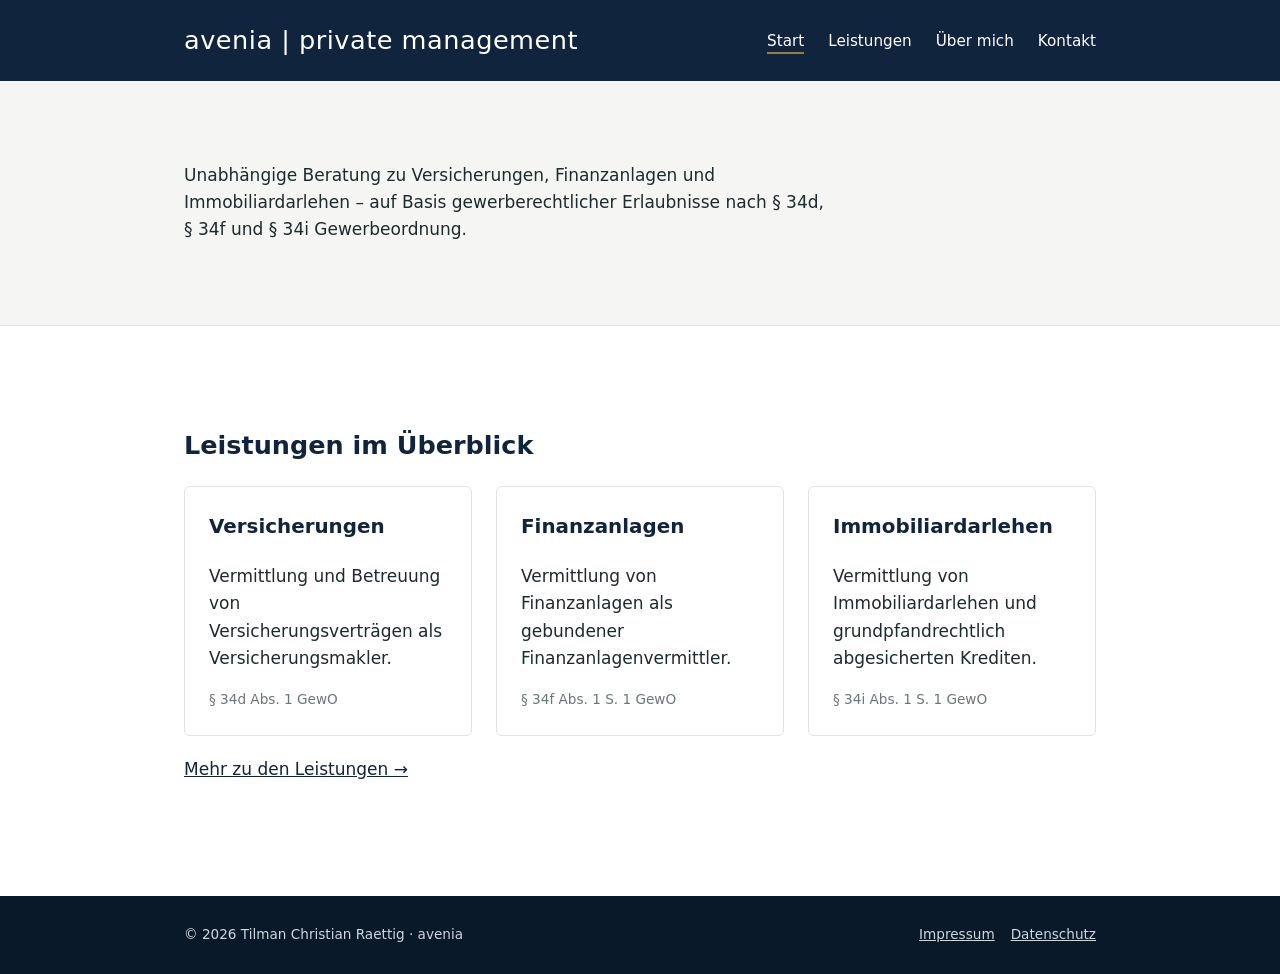
==== index.html @ 038289d8 "header" ====
<!DOCTYPE html>
<html lang="de">
<head>
<meta charset="UTF-8">
<meta name="viewport" content="width=device-width, initial-scale=1.0">
<title>avenia | private management</title>
<meta name="description" content="Tilman Christian Raettig – Versicherungsmakler (§34d GewO), Finanzanlagenvermittler (§34f GewO) und Immobiliardarlehensvermittler (§34i GewO) in Düsseldorf.">
<link rel="stylesheet" href="css/style.css">
</head>
<body>

<header class="site-header">
  <div class="wrap">
    <a class="brand" href="index.html">
      <span class="brand-name">avenia | private management</span>
    </a>
    <nav class="main-nav" aria-label="Hauptnavigation">
      <ul>
        <li><a href="index.html" aria-current="page">Start</a></li>
        <li><a href="leistungen.html">Leistungen</a></li>
        <li><a href="ueber-mich.html">Über mich</a></li>
        <li><a href="kontakt.html">Kontakt</a></li>
      </ul>
    </nav>
  </div>
</header>

<section class="hero">
  <div class="wrap">
    <p class="lead">
      Unabhängige Beratung zu Versicherungen, Finanzanlagen und Immobiliardarlehen –
      auf Basis gewerberechtlicher Erlaubnisse nach § 34d, § 34f und § 34i Gewerbeordnung.
    </p>
  </div>
</section>

<main>
  <div class="wrap">
    <h2>Leistungen im Überblick</h2>
    <div class="services-grid">
      <div class="service-card">
        <h3>Versicherungen</h3>
        <p>Vermittlung und Betreuung von Versicherungsverträgen als Versicherungsmakler.</p>
        <span class="legal-ref">§ 34d Abs. 1 GewO</span>
      </div>
      <div class="service-card">
        <h3>Finanzanlagen</h3>
        <p>Vermittlung von Finanzanlagen als gebundener Finanzanlagenvermittler.</p>
        <span class="legal-ref">§ 34f Abs. 1 S. 1 GewO</span>
      </div>
      <div class="service-card">
        <h3>Immobiliardarlehen</h3>
        <p>Vermittlung von Immobiliardarlehen und grundpfandrechtlich abgesicherten Krediten.</p>
        <span class="legal-ref">§ 34i Abs. 1 S. 1 GewO</span>
      </div>
    </div>
    <p><a href="leistungen.html">Mehr zu den Leistungen &rarr;</a></p>
  </div>
</main>

<footer class="site-footer">
  <div class="wrap">
    <span>&copy; 2026 Tilman Christian Raettig · avenia</span>
    <ul>
      <li><a href="impressum.html">Impressum</a></li>
      <li><a href="datenschutz.html">Datenschutz</a></li>
    </ul>
  </div>
</footer>

</body>
</html>
---- css/style.css ----
/* avenia | finanzmanagement + unternehmensberatung
   Schlichtes, cookiefreies CSS - keine externen Schriften/Fonts, keine Tracker. */

:root {
  --color-bg: #ffffff;
  --color-bg-alt: #f5f6f4;
  --color-text: #1c2b2d;
  --color-navy: #10243e;
  --color-navy-dark: #0a1929;
  --color-accent: #9c7a3c;
  --color-border: #e2e4e1;
  --max-width: 960px;
  --font-sans: system-ui, -apple-system, "Segoe UI", Roboto, Helvetica, Arial, sans-serif;
  --font-body: var(--font-sans);
  --font-heading: var(--font-sans);
}

* {
  box-sizing: border-box;
}

html {
  scroll-behavior: smooth;
}

body {
  margin: 0;
  font-family: var(--font-body);
  color: var(--color-text);
  background: var(--color-bg);
  line-height: 1.6;
  font-size: 17px;
}

a {
  color: var(--color-navy);
}

a:hover {
  color: var(--color-accent);
}

.wrap {
  max-width: var(--max-width);
  margin: 0 auto;
  padding: 0 24px;
}

/* Header */
header.site-header {
  background: var(--color-navy);
  color: #fff;
  padding: 20px 0;
}

header.site-header .wrap {
  display: flex;
  align-items: center;
  justify-content: space-between;
  flex-wrap: wrap;
  gap: 12px;
}

.brand {
  display: flex;
  flex-direction: column;
  text-decoration: none;
  color: #fff;
}

.brand .brand-name {
  font-family: var(--font-heading);
  font-size: 1.6rem;
  letter-spacing: 0.5px;
}

.brand .brand-tagline {
  font-size: 0.8rem;
  color: #cfd6de;
  letter-spacing: 0.3px;
}

nav.main-nav ul {
  list-style: none;
  display: flex;
  gap: 24px;
  margin: 0;
  padding: 0;
  flex-wrap: wrap;
}

nav.main-nav a {
  color: #fff;
  text-decoration: none;
  font-size: 0.95rem;
  border-bottom: 2px solid transparent;
  padding-bottom: 2px;
}

nav.main-nav a:hover,
nav.main-nav a[aria-current="page"] {
  border-bottom-color: var(--color-accent);
  color: #fff;
}

/* Hero */
.hero {
  background: var(--color-bg-alt);
  padding: 64px 0;
  border-bottom: 1px solid var(--color-border);
}

.hero h1 {
  font-family: var(--font-heading);
  font-size: 2.2rem;
  margin: 0 0 8px;
  color: var(--color-navy);
}

.hero .subtitle {
  font-size: 1.15rem;
  color: #4a5b5d;
  margin: 0 0 24px;
}

.hero p.lead {
  max-width: 640px;
}

/* Page header (non-home pages) */
.page-header {
  background: var(--color-bg-alt);
  padding: 40px 0;
  border-bottom: 1px solid var(--color-border);
}

.page-header h1 {
  font-family: var(--font-heading);
  color: var(--color-navy);
  margin: 0;
}

/* Main content */
main {
  padding: 48px 0;
}

main .wrap > * + * {
  margin-top: 1.2em;
}

h2 {
  font-family: var(--font-heading);
  color: var(--color-navy);
  margin-top: 2em;
}

/* Rubrik header banners (leistungen.html) */
.rubrik-header {
  border-radius: 6px;
  overflow: hidden;
  line-height: 0;
}

.rubrik-header img {
  display: block;
  width: 100%;
  height: auto;
}

.rubrik-header + h2 {
  margin-top: 0.6em;
}

/* Service cards */
.services-grid {
  display: grid;
  grid-template-columns: repeat(auto-fit, minmax(240px, 1fr));
  gap: 24px;
  margin-top: 24px;
}

.service-card {
  border: 1px solid var(--color-border);
  border-radius: 6px;
  padding: 24px;
  background: #fff;
}

.service-card h3 {
  font-family: var(--font-heading);
  color: var(--color-navy);
  margin-top: 0;
}

.service-card .legal-ref {
  font-size: 0.85rem;
  color: #6a7678;
  display: block;
  margin-top: 8px;
}

/* Buttons */
.btn {
  display: inline-block;
  background: var(--color-navy);
  color: #fff;
  text-decoration: none;
  padding: 12px 24px;
  border-radius: 4px;
  font-size: 0.95rem;
}

.btn:hover {
  background: var(--color-accent);
  color: #fff;
}

/* Contact box */
.contact-box {
  border: 1px solid var(--color-border);
  border-radius: 6px;
  padding: 24px;
  background: var(--color-bg-alt);
  max-width: 480px;
}

.contact-box dt {
  font-weight: 600;
  margin-top: 12px;
}

.contact-box dd {
  margin: 0;
}

/* Legal pages */
.legal-content h2 {
  margin-top: 1.8em;
  font-size: 1.25rem;
}

.legal-content address {
  font-style: normal;
}

/* Footer */
footer.site-footer {
  background: var(--color-navy-dark);
  color: #cfd6de;
  padding: 28px 0;
  margin-top: 48px;
  font-size: 0.85rem;
}

footer.site-footer .wrap {
  display: flex;
  justify-content: space-between;
  flex-wrap: wrap;
  gap: 12px;
}

footer.site-footer a {
  color: #cfd6de;
}

footer.site-footer a:hover {
  color: #fff;
}

footer.site-footer ul {
  list-style: none;
  display: flex;
  gap: 16px;
  margin: 0;
  padding: 0;
}

@media (max-width: 600px) {
  .hero h1 {
    font-size: 1.7rem;
  }
}
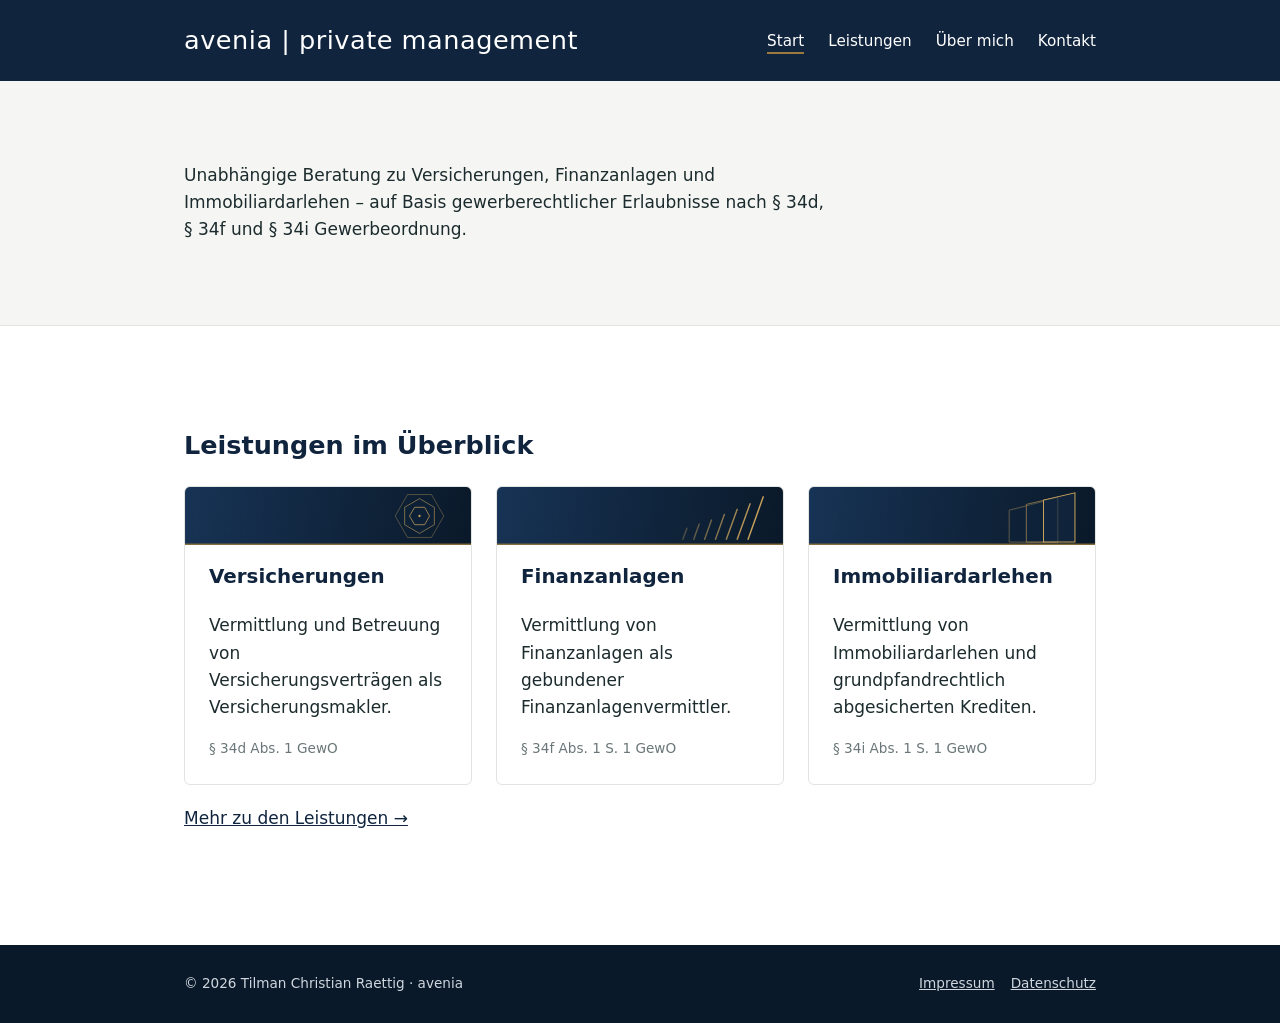
==== commit 9b20ea36: "boxen" ====
--- a/index.html
+++ b/index.html
@@ -39,16 +39,19 @@
     <h2>Leistungen im Überblick</h2>
     <div class="services-grid">
       <div class="service-card">
+        <div class="service-card-header"><img src="img/versicherungen.svg" alt="" width="1000" height="200" loading="lazy"></div>
         <h3>Versicherungen</h3>
         <p>Vermittlung und Betreuung von Versicherungsverträgen als Versicherungsmakler.</p>
         <span class="legal-ref">§ 34d Abs. 1 GewO</span>
       </div>
       <div class="service-card">
+        <div class="service-card-header"><img src="img/finanzanlagen.svg" alt="" width="1000" height="200" loading="lazy"></div>
         <h3>Finanzanlagen</h3>
         <p>Vermittlung von Finanzanlagen als gebundener Finanzanlagenvermittler.</p>
         <span class="legal-ref">§ 34f Abs. 1 S. 1 GewO</span>
       </div>
       <div class="service-card">
+        <div class="service-card-header"><img src="img/immobilien.svg" alt="" width="1000" height="200" loading="lazy"></div>
         <h3>Immobiliardarlehen</h3>
         <p>Vermittlung von Immobiliardarlehen und grundpfandrechtlich abgesicherten Krediten.</p>
         <span class="legal-ref">§ 34i Abs. 1 S. 1 GewO</span>
--- a/css/style.css
+++ b/css/style.css
@@ -185,6 +185,18 @@
   border-radius: 6px;
   padding: 24px;
   background: #fff;
+  overflow: hidden;
+}
+
+.service-card-header {
+  margin: -24px -24px 16px;
+  line-height: 0;
+}
+
+.service-card-header img {
+  display: block;
+  width: 100%;
+  height: auto;
 }
 
 .service-card h3 {
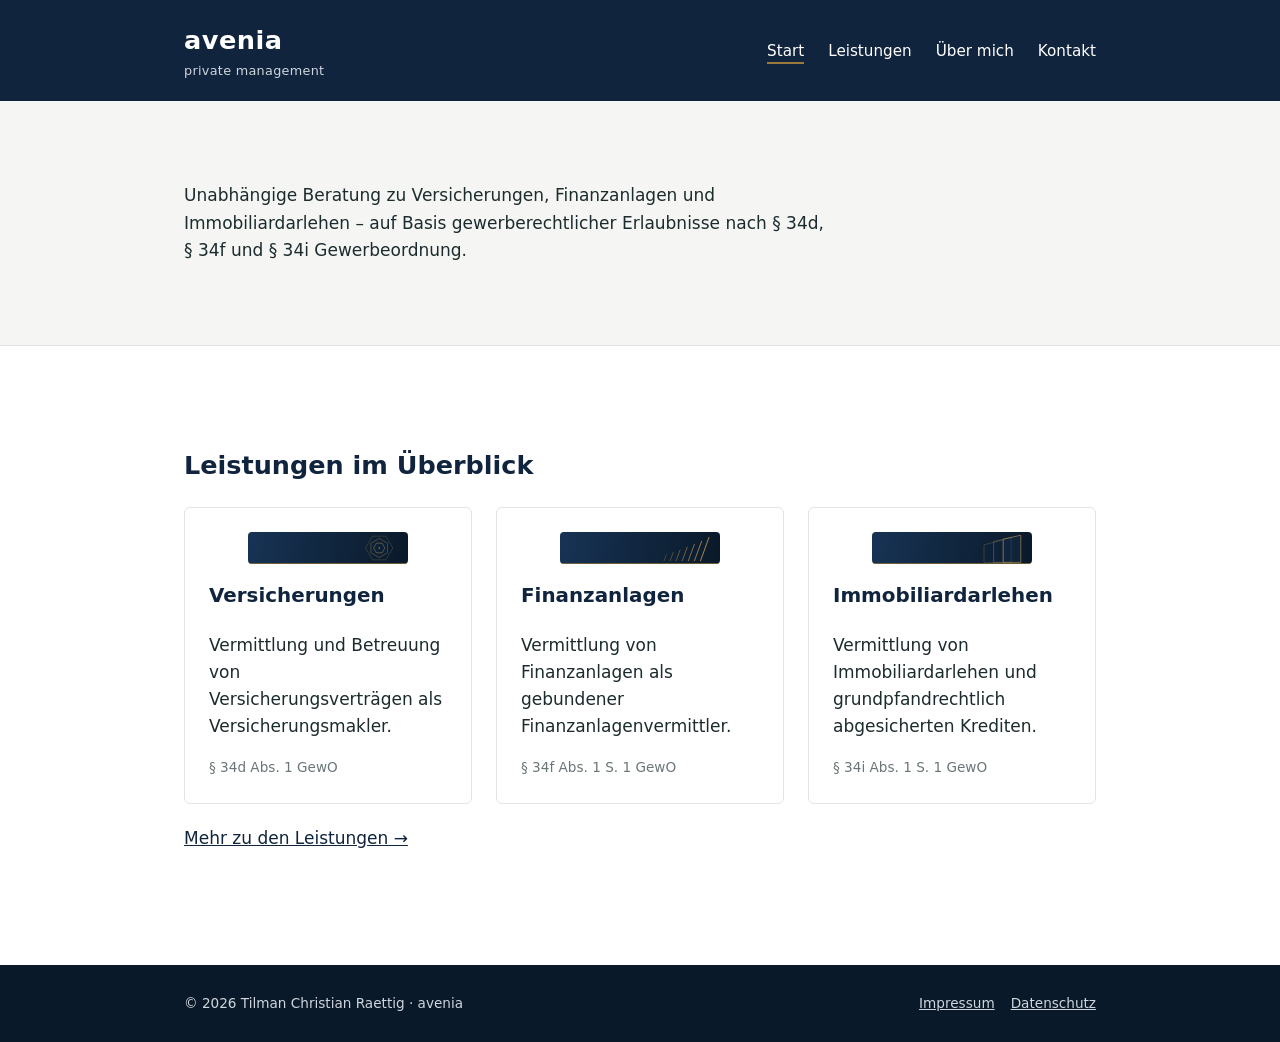
==== commit 80160626: "bilder" ====
--- a/index.html
+++ b/index.html
@@ -12,7 +12,8 @@
 <header class="site-header">
   <div class="wrap">
     <a class="brand" href="index.html">
-      <span class="brand-name">avenia | private management</span>
+      <span class="brand-name">avenia</span>
+      <span class="brand-tagline">private management</span>
     </a>
     <nav class="main-nav" aria-label="Hauptnavigation">
       <ul>
--- a/css/style.css
+++ b/css/style.css
@@ -71,11 +71,13 @@
 .brand .brand-name {
   font-family: var(--font-heading);
   font-size: 1.6rem;
+  font-weight: 700;
   letter-spacing: 0.5px;
 }
 
 .brand .brand-tagline {
   font-size: 0.8rem;
+  font-weight: 300;
   color: #cfd6de;
   letter-spacing: 0.3px;
 }
@@ -185,18 +187,20 @@
   border-radius: 6px;
   padding: 24px;
   background: #fff;
-  overflow: hidden;
 }
 
 .service-card-header {
-  margin: -24px -24px 16px;
+  margin-bottom: 16px;
   line-height: 0;
 }
 
 .service-card-header img {
   display: block;
-  width: 100%;
+  width: 160px;
+  max-width: 100%;
   height: auto;
+  margin: 0 auto;
+  border-radius: 4px;
 }
 
 .service-card h3 {
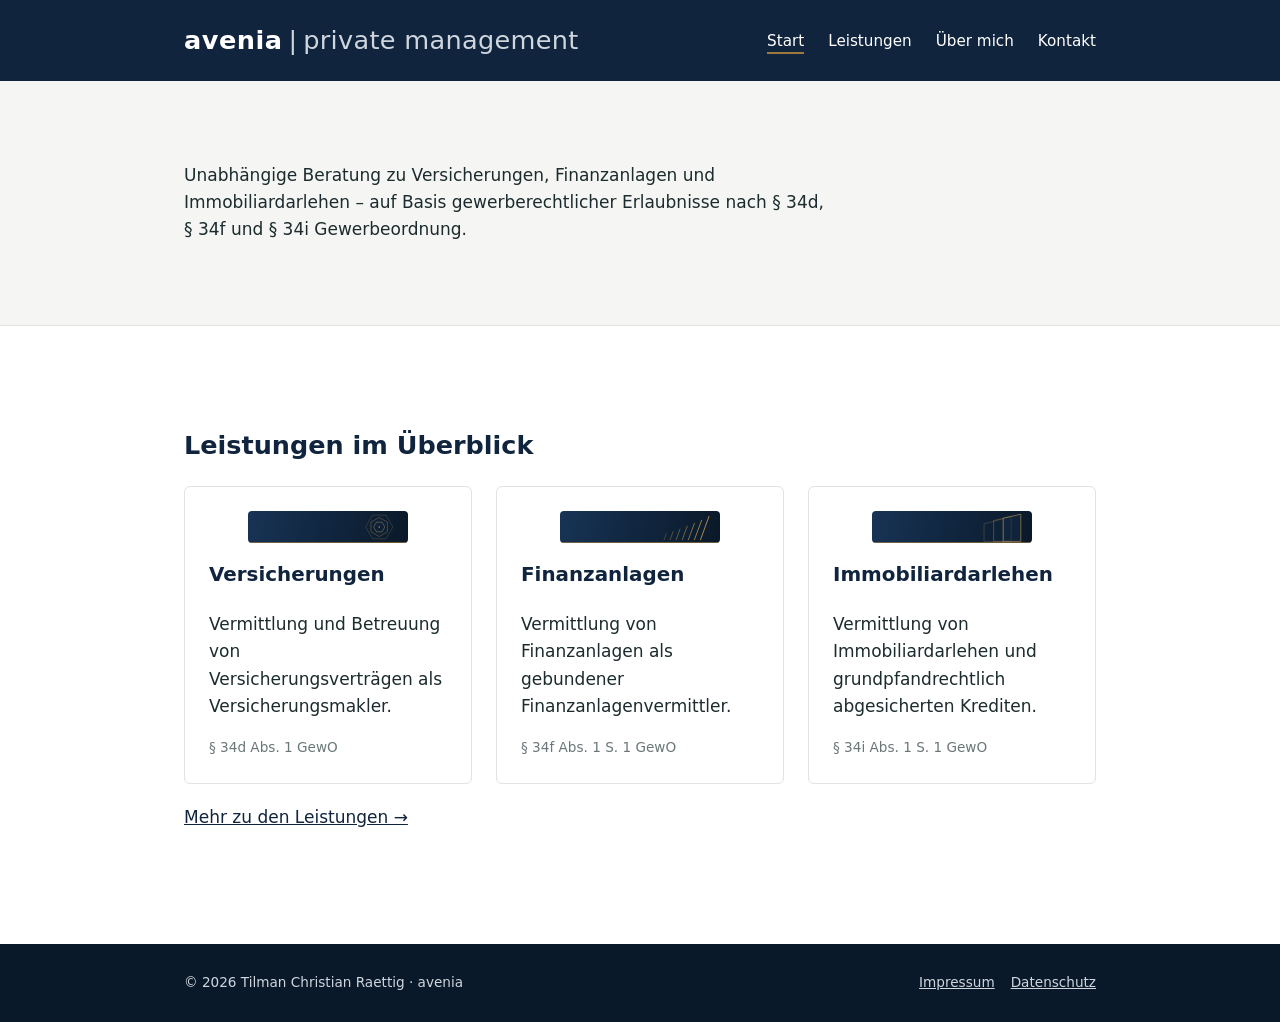
==== commit 745a1bd8: "header" ====
--- a/index.html
+++ b/index.html
@@ -12,8 +12,7 @@
 <header class="site-header">
   <div class="wrap">
     <a class="brand" href="index.html">
-      <span class="brand-name">avenia</span>
-      <span class="brand-tagline">private management</span>
+      <span class="brand-name">avenia</span><span class="brand-sep"> | </span><span class="brand-tagline">private management</span>
     </a>
     <nav class="main-nav" aria-label="Hauptnavigation">
       <ul>
--- a/css/style.css
+++ b/css/style.css
@@ -63,7 +63,9 @@
 
 .brand {
   display: flex;
-  flex-direction: column;
+  align-items: baseline;
+  flex-wrap: wrap;
+  gap: 6px;
   text-decoration: none;
   color: #fff;
 }
@@ -75,8 +77,15 @@
   letter-spacing: 0.5px;
 }
 
+.brand .brand-sep {
+  font-size: 1.6rem;
+  font-weight: 300;
+  color: #cfd6de;
+}
+
 .brand .brand-tagline {
-  font-size: 0.8rem;
+  font-family: var(--font-heading);
+  font-size: 1.6rem;
   font-weight: 300;
   color: #cfd6de;
   letter-spacing: 0.3px;
@@ -296,4 +305,10 @@
   .hero h1 {
     font-size: 1.7rem;
   }
-}
+
+  .brand .brand-name,
+  .brand .brand-sep,
+  .brand .brand-tagline {
+    font-size: 1.25rem;
+  }
+}
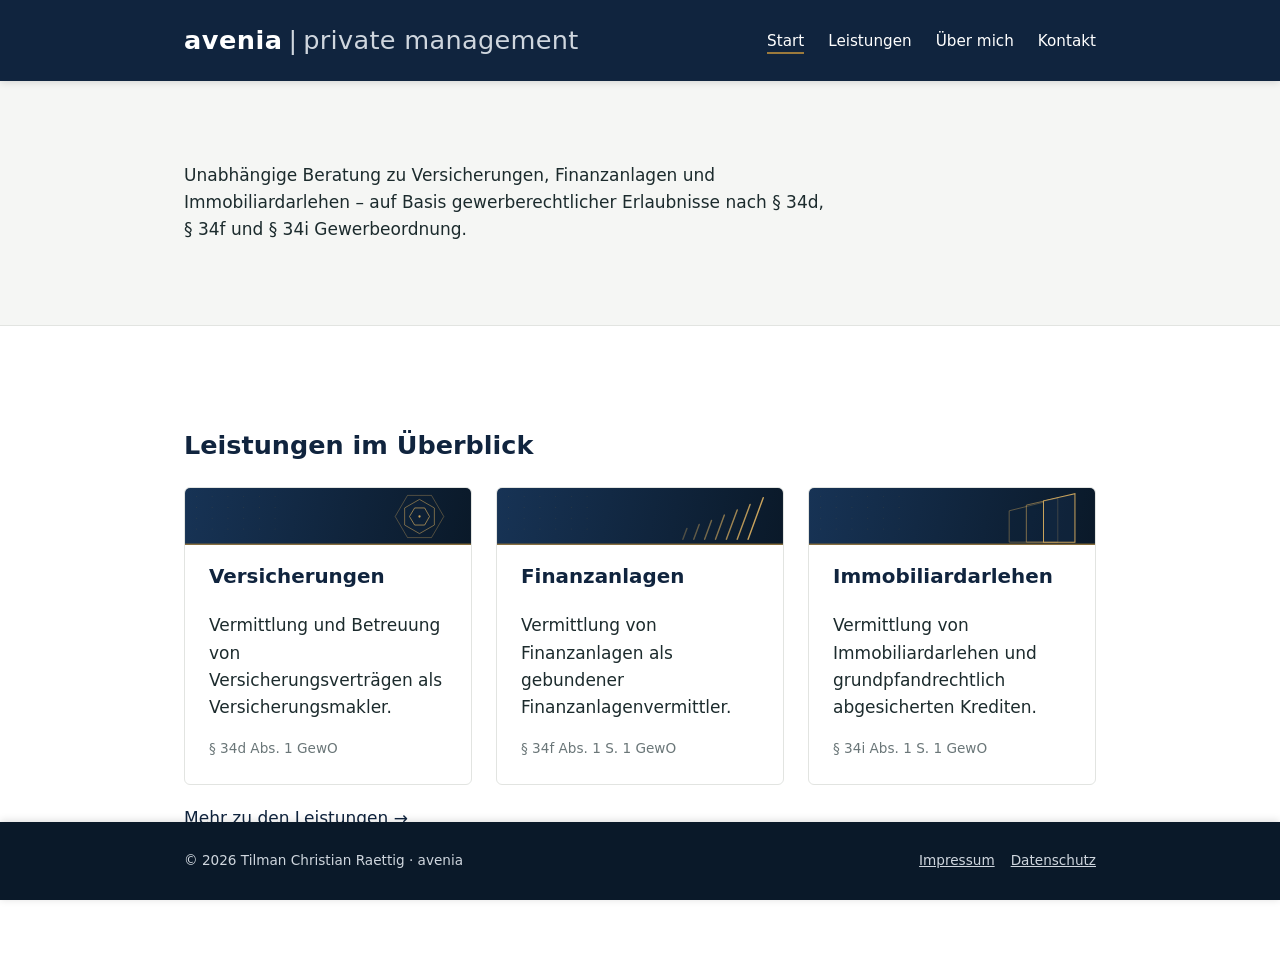
==== commit 7412a4db: "responsive" ====
--- a/index.html
+++ b/index.html
@@ -8,6 +8,7 @@
 <link rel="stylesheet" href="css/style.css">
 </head>
 <body>
+<noscript><style>body{padding-top:100px;padding-bottom:100px}</style></noscript>
 
 <header class="site-header">
   <div class="wrap">
@@ -71,5 +72,6 @@
   </div>
 </footer>
 
+<script src="js/layout.js"></script>
 </body>
 </html>
--- a/css/style.css
+++ b/css/style.css
@@ -21,6 +21,7 @@
 
 html {
   scroll-behavior: smooth;
+  scroll-padding-top: var(--header-h, 90px);
 }
 
 body {
@@ -51,6 +52,12 @@
   background: var(--color-navy);
   color: #fff;
   padding: 20px 0;
+  position: fixed;
+  top: 0;
+  left: 0;
+  right: 0;
+  z-index: 500;
+  box-shadow: 0 1px 8px rgba(0, 0, 0, 0.15);
 }
 
 header.site-header .wrap {
@@ -64,7 +71,8 @@
 .brand {
   display: flex;
   align-items: baseline;
-  flex-wrap: wrap;
+  flex-wrap: nowrap;
+  white-space: nowrap;
   gap: 6px;
   text-decoration: none;
   color: #fff;
@@ -196,20 +204,18 @@
   border-radius: 6px;
   padding: 24px;
   background: #fff;
+  overflow: hidden;
 }
 
 .service-card-header {
-  margin-bottom: 16px;
+  margin: -24px -24px 16px;
   line-height: 0;
 }
 
 .service-card-header img {
   display: block;
-  width: 160px;
-  max-width: 100%;
+  width: 100%;
   height: auto;
-  margin: 0 auto;
-  border-radius: 4px;
 }
 
 .service-card h3 {
@@ -274,8 +280,13 @@
   background: var(--color-navy-dark);
   color: #cfd6de;
   padding: 28px 0;
-  margin-top: 48px;
   font-size: 0.85rem;
+  position: fixed;
+  bottom: 0;
+  left: 0;
+  right: 0;
+  z-index: 500;
+  box-shadow: 0 -1px 8px rgba(0, 0, 0, 0.15);
 }
 
 footer.site-footer .wrap {
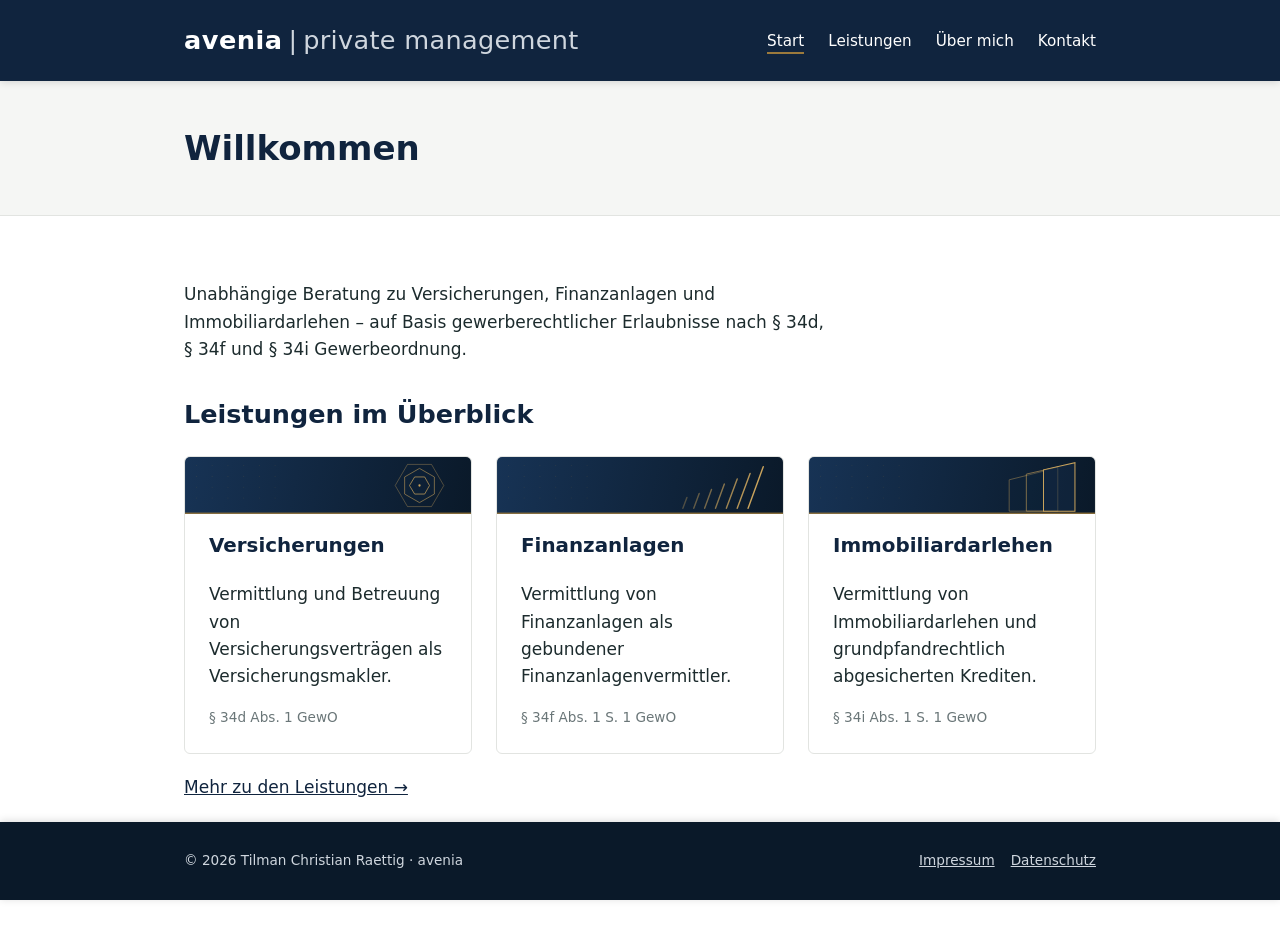
==== commit f1bd1030: "index" ====
--- a/index.html
+++ b/index.html
@@ -26,17 +26,16 @@
   </div>
 </header>
 
-<section class="hero">
+<div class="page-header">
+  <div class="wrap"><h1>Willkommen</h1></div>
+</div>
+
+<main>
   <div class="wrap">
     <p class="lead">
       Unabhängige Beratung zu Versicherungen, Finanzanlagen und Immobiliardarlehen –
       auf Basis gewerberechtlicher Erlaubnisse nach § 34d, § 34f und § 34i Gewerbeordnung.
     </p>
-  </div>
-</section>
-
-<main>
-  <div class="wrap">
     <h2>Leistungen im Überblick</h2>
     <div class="services-grid">
       <div class="service-card">
--- a/css/style.css
+++ b/css/style.css
@@ -122,31 +122,11 @@
   color: #fff;
 }
 
-/* Hero */
-.hero {
-  background: var(--color-bg-alt);
-  padding: 64px 0;
-  border-bottom: 1px solid var(--color-border);
-}
-
-.hero h1 {
-  font-family: var(--font-heading);
-  font-size: 2.2rem;
-  margin: 0 0 8px;
-  color: var(--color-navy);
-}
-
-.hero .subtitle {
-  font-size: 1.15rem;
-  color: #4a5b5d;
-  margin: 0 0 24px;
-}
-
-.hero p.lead {
+.lead {
   max-width: 640px;
 }
 
-/* Page header (non-home pages) */
+/* Page header (all pages) */
 .page-header {
   background: var(--color-bg-alt);
   padding: 40px 0;
@@ -313,10 +293,6 @@
 }
 
 @media (max-width: 600px) {
-  .hero h1 {
-    font-size: 1.7rem;
-  }
-
   .brand .brand-name,
   .brand .brand-sep,
   .brand .brand-tagline {
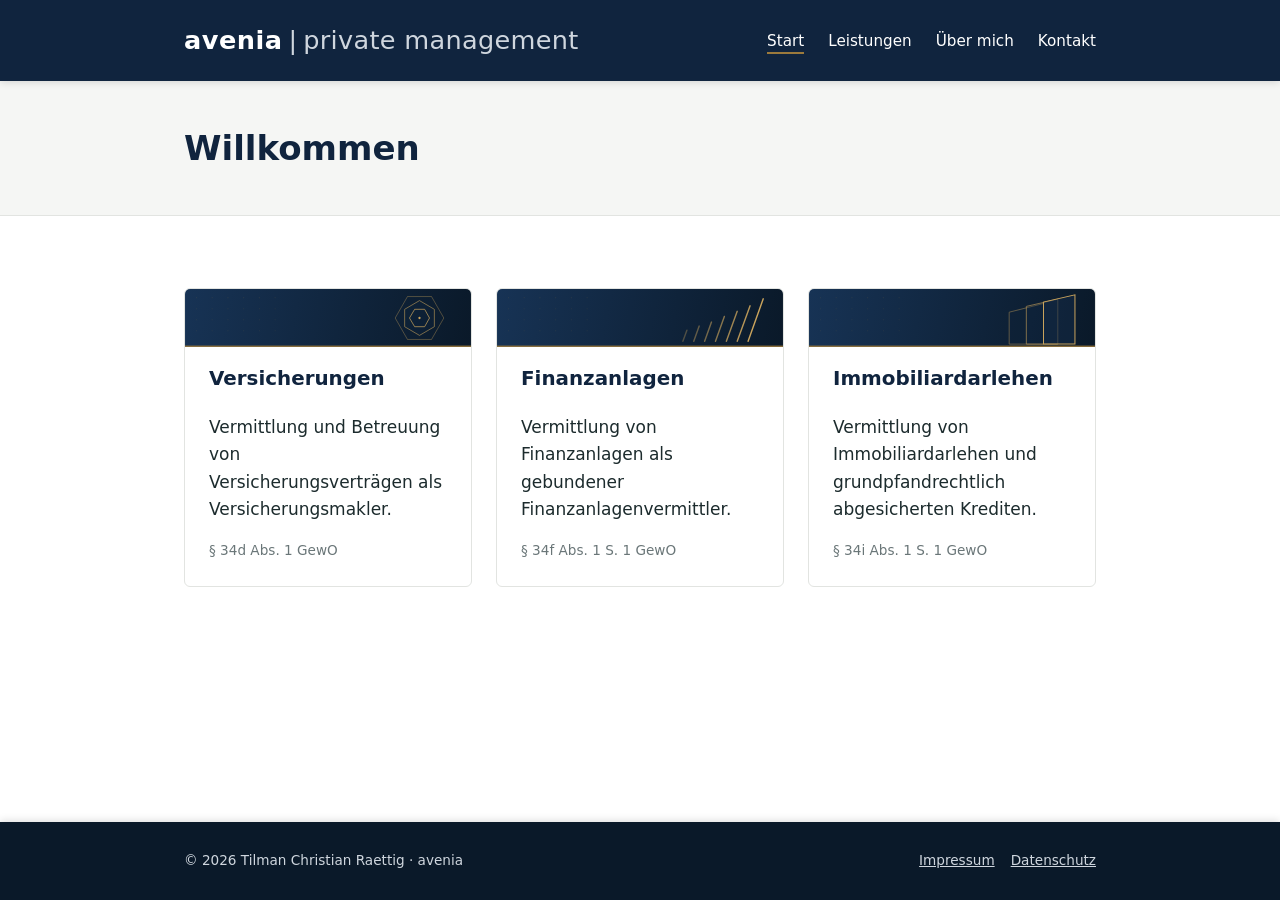
==== commit 884c3aa5: "index text entfernt" ====
--- a/index.html
+++ b/index.html
@@ -32,11 +32,6 @@
 
 <main>
   <div class="wrap">
-    <p class="lead">
-      Unabhängige Beratung zu Versicherungen, Finanzanlagen und Immobiliardarlehen –
-      auf Basis gewerberechtlicher Erlaubnisse nach § 34d, § 34f und § 34i Gewerbeordnung.
-    </p>
-    <h2>Leistungen im Überblick</h2>
     <div class="services-grid">
       <div class="service-card">
         <div class="service-card-header"><img src="img/versicherungen.svg" alt="" width="1000" height="200" loading="lazy"></div>
@@ -57,7 +52,6 @@
         <span class="legal-ref">§ 34i Abs. 1 S. 1 GewO</span>
       </div>
     </div>
-    <p><a href="leistungen.html">Mehr zu den Leistungen &rarr;</a></p>
   </div>
 </main>
 
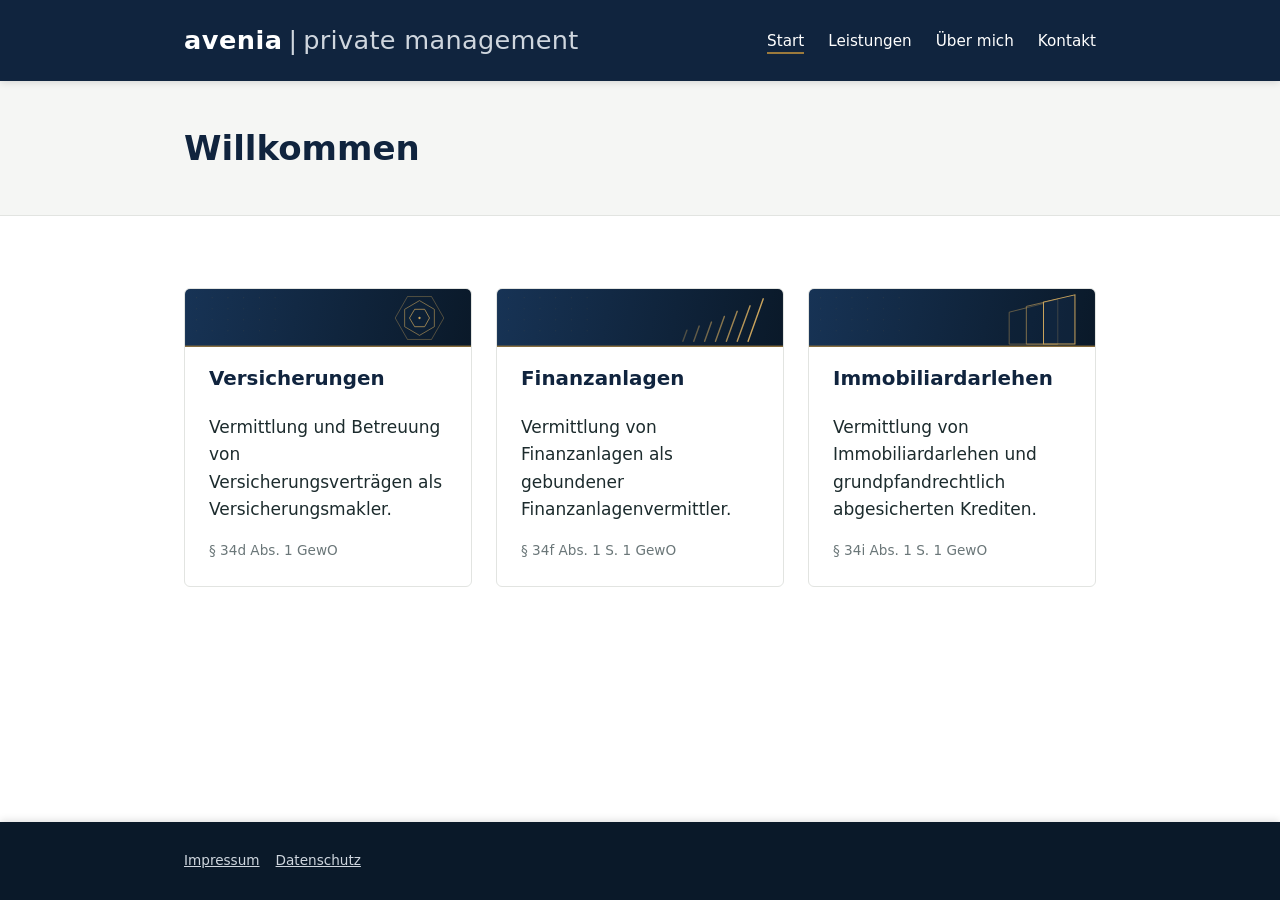
==== commit c29b821e: "footer" ====
--- a/index.html
+++ b/index.html
@@ -57,7 +57,6 @@
 
 <footer class="site-footer">
   <div class="wrap">
-    <span>&copy; 2026 Tilman Christian Raettig · avenia</span>
     <ul>
       <li><a href="impressum.html">Impressum</a></li>
       <li><a href="datenschutz.html">Datenschutz</a></li>
--- a/css/style.css
+++ b/css/style.css
@@ -251,7 +251,7 @@
   font-size: 1.25rem;
 }
 
-.legal-content address {
+address {
   font-style: normal;
 }
 
